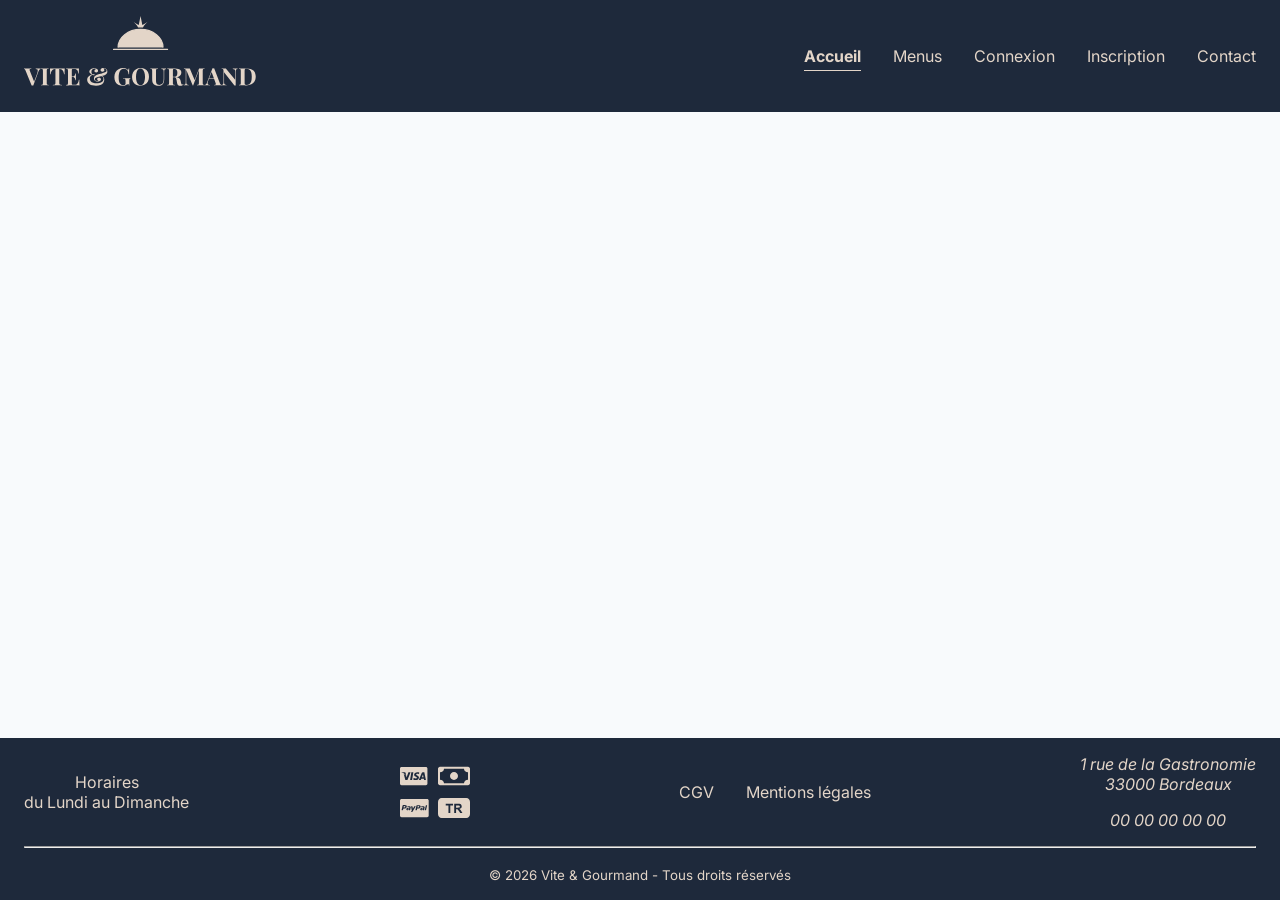
==== index.html @ a6465b59 "feat: intégration Vanilla CSS, sémantique et accessibilité du header et footer" ====
<!doctype html>
<html lang="fr">
  <head>
    <meta charset="UTF-8" />
    <meta name="viewport" content="width=device-width, initial-scale=1.0" />
    <link rel="preconnect" href="https://fonts.googleapis.com" />
    <link rel="preconnect" href="https://fonts.gstatic.com" crossorigin />
    <link
      href="https://fonts.googleapis.com/css2?family=Inter:wght@400;500&family=Playfair+Display:wght@600;700&display=swap"
      rel="stylesheet"
    />
    <link rel="stylesheet" href="./css/style.css" />
    <title>Vite & Gourmand - Accueil</title>
  </head>
  <body>
    <header class="main-header">
      <a
        href="index.html"
        class="navbar-brand"
        aria-label="Retour à l'accueil - Vite & Gourmand"
      >
        <img src="./assets/icons/logo.svg" alt="Vite & Gourmand" class="logo" />
      </a>

      <nav class="main-nav" aria-label="Navigation principale">
        <a href="index.html" class="nav-link" aria-current="page">Accueil</a>
        <a href="menus.html" class="nav-link">Menus</a>
        <a href="connexion.html" class="nav-link">Connexion</a>
        <a href="inscription.html" class="nav-link">Inscription</a>
        <a href="contact.html" class="nav-link">Contact</a>
      </nav>
    </header>

    <main class="main-content">
      <section class="hero-section"></section>
      <section class="team-section"></section>
      <section class="reviews-section"></section>
    </main>

    <footer class="main-footer">
      <div class="footer-top">
        <p class="footer-hours">Horaires<br />du Lundi au Dimanche</p>

        <div
          class="footer-payments"
          role="group"
          aria-label="Moyens de paiement acceptés"
        >
          <img src="./assets/icons/icon-payment-cb.svg" alt="CB" />
          <img src="./assets/icons/icon-payment-especes.svg" alt="Espèces" />
          <img src="./assets/icons/icon-payment-paypal.svg" alt="PayPal" />
          <img
            src="./assets/icons/icon-payment-tr.svg"
            alt="Tickets Restaurants"
          />
        </div>

        <nav class="footer-legal" aria-label="Liens légaux">
          <a href="cgv.html">CGV</a>
          <a href="legals.html">Mentions légales</a>
        </nav>

        <address class="company-address">
          <span>1 rue de la Gastronomie</span>
          <span>33000 Bordeaux</span>
          <a href="tel:+33606060606" class="address-tel">00 00 00 00 00</a>
        </address>
      </div>

      <hr class="footer-divider" />

      <div class="footer-copyright">
        <small>© 2026 Vite & Gourmand - Tous droits réservés</small>
      </div>
    </footer>
  </body>
</html>
---- css/style.css ----
/* Variables */
:root {
  --color-primary: #1e293b;
  --color-secondary: #e3d5c8;
  --color-text: #081123;
  --color-background: #f8fafc;
  --color-danger: #811313;
  --color-success: #0d4c23;
  --color-placeholder: #081123d7;

  --font-heading: "Playfair Display", serif;
  --font-body: "Inter", sans-serif;

  --fs-h1: 32px;
  --fs-h2: 24px;
  --fs-h3: 20px;
  --fs-body: 16px;
  --fs-small: 14px;

  --fw-regular: 400;
  --fw-medium: 500;
  --fw-semibold: 600;
  --fw-bold: 700;
}

/* REGLAGES DE BASE ET RESET */
* {
  box-sizing: border-box;
  margin: 0;
  padding: 0;
}

body {
  color: var(--color-text);
  background-color: var(--color-background);
  font-family: var(--font-body);
  font-size: var(--fs-body);
  font-weight: var(--fw-regular);
  min-height: 100vh;
  display: flex;
  flex-direction: column;
}

h1 {
  font-family: var(--font-heading);
  font-size: var(--fs-h1);
  font-weight: var(--fw-bold);
}

h2 {
  font-family: var(--font-heading);
  font-size: var(--fs-h2);
  font-weight: var(--fw-semibold);
}

h3 {
  font-family: var(--font-heading);
  font-size: var(--fs-h3);
  font-weight: var(--fw-semibold);
}

.main-content {
  flex-grow: 1;
}

/* LIENS */
a {
  text-decoration: none;
  color: inherit;
  transition: all 0.3s ease;
}

a:hover {
  opacity: 0.75;
}

a:focus-visible {
  outline: 2px solid var(--color-secondary);
  outline-offset: 4px;
  border-radius: 4px;
}

/* HEADER & FOOTER */
.main-header,
.main-footer {
  background-color: var(--color-primary);
  color: var(--color-secondary);
  padding: 1rem 1.5rem;
}

.main-header,
.footer-top {
  display: flex;
  justify-content: space-between;
  align-items: center;
}

/* HEADER SPÉCIFIQUE */
.main-header {
  position: sticky;
  top: 0;
  z-index: 1000;
  
}

.main-nav {
  display: flex;
  gap: 2rem;
  align-items: center;
}

.nav-link[aria-current="page"] {
  font-weight: var(--fw-bold);
  text-decoration: underline;
  text-underline-offset: 0.5rem;
}

/* FOOTER SPÉCIFIQUE */
.footer-top {
  padding-bottom: 1rem;
}

.footer-hours {
  text-align: center;
}

.footer-payments {
  display: grid;
  align-items: center;
  justify-items: center;
  grid-template-columns: repeat(2, 1fr);
  column-gap: 0.5rem;
}

.footer-legal {
  display: flex;
  gap: 2rem;
  align-items: center;
}

.company-address {
  display: flex;
  flex-direction: column;
  align-items: center;
}

.address-tel {
  margin-top: 1rem;
}

.footer-copyright {
  text-align: center;
  padding-top: 1rem;
}
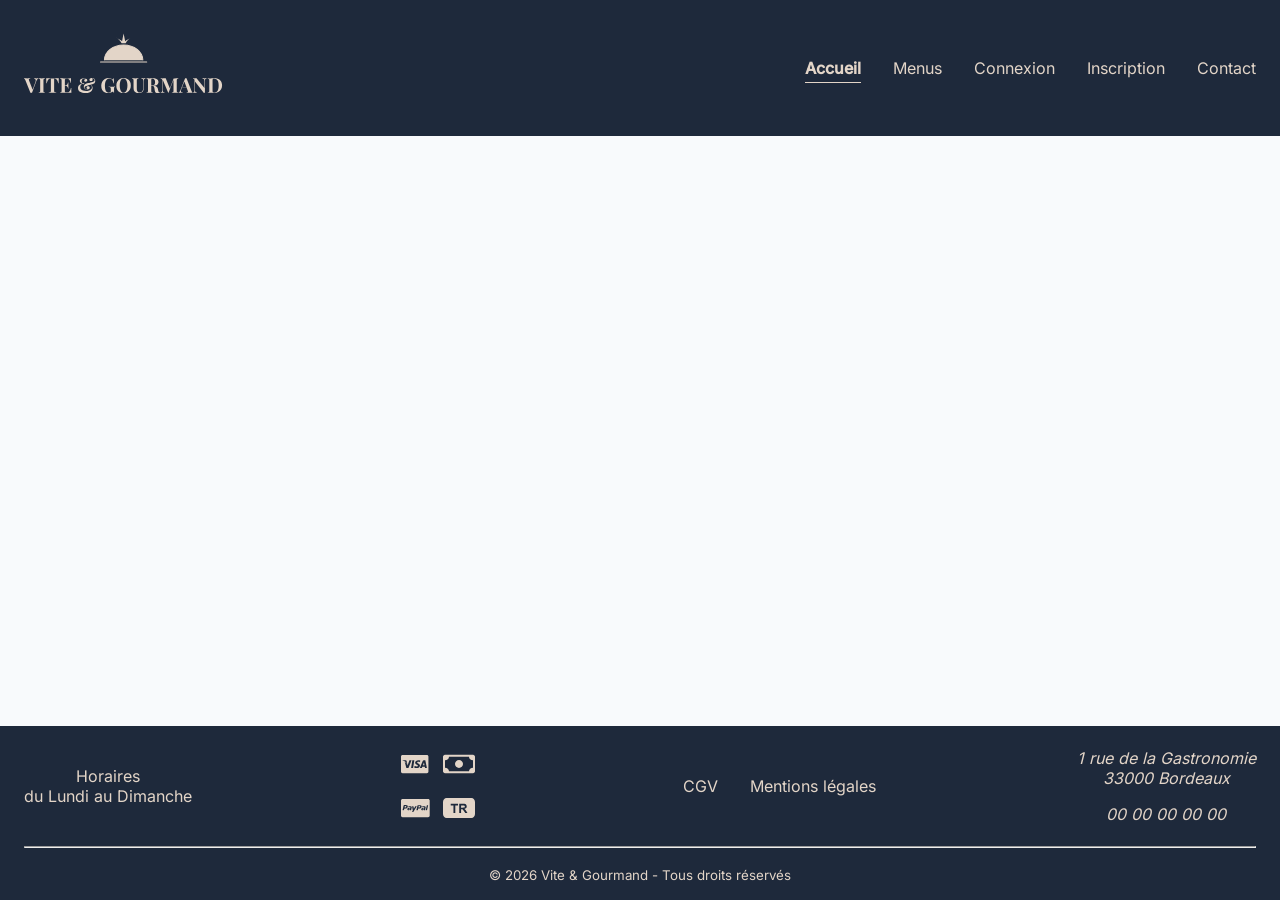
==== commit 4d52107a: "feat(layout): finalisation du responsive header/footer, menu burger JS, polices locales et optimisat" ====
--- a/index.html
+++ b/index.html
@@ -3,14 +3,27 @@
   <head>
     <meta charset="UTF-8" />
     <meta name="viewport" content="width=device-width, initial-scale=1.0" />
-    <link rel="preconnect" href="https://fonts.googleapis.com" />
-    <link rel="preconnect" href="https://fonts.gstatic.com" crossorigin />
     <link
-      href="https://fonts.googleapis.com/css2?family=Inter:wght@400;500&family=Playfair+Display:wght@600;700&display=swap"
-      rel="stylesheet"
+      rel="preload"
+      href="/assets/fonts/inter-v20-latin-regular.woff2"
+      as="font"
+      type="font/woff2"
+      crossorigin
+    />
+    <link
+      rel="preload"
+      href="/assets/fonts/playfair-display-v40-latin-700.woff2"
+      as="font"
+      type="font/woff2"
+      crossorigin
     />
     <link rel="stylesheet" href="./css/style.css" />
+    <script src="./js/main.js" defer></script>
     <title>Vite & Gourmand - Accueil</title>
+    <meta
+      name="description"
+      content="Découvrez Vite & Gourmand, traiteur d'excellence à Bordeaux depuis 25 ans. Menus sur-mesure pour tous vos événements."
+    />
   </head>
   <body>
     <header class="main-header">
@@ -19,10 +32,34 @@
         class="navbar-brand"
         aria-label="Retour à l'accueil - Vite & Gourmand"
       >
-        <img src="./assets/icons/logo.svg" alt="Vite & Gourmand" class="logo" />
+        <img
+          src="./assets/icons/logo.svg"
+          alt="Vite & Gourmand"
+          class="logo"
+          fetchpriority="high"
+        />
       </a>
 
-      <nav class="main-nav" aria-label="Navigation principale">
+      <button
+        id="mobile-nav"
+        aria-label="Ouvrir le menu de navigation"
+        aria-expanded="false"
+        aria-controls="main-nav"
+      >
+        <img
+          class="nav-icon"
+          src="./assets/icons/icon-open-burger.svg"
+          alt=""
+        />
+        <img
+          class="nav-icon"
+          src="./assets/icons/icon-close-burger.svg"
+          alt=""
+          hidden
+        />
+      </button>
+
+      <nav id="main-nav" aria-label="Navigation principale">
         <a href="index.html" class="nav-link" aria-current="page">Accueil</a>
         <a href="menus.html" class="nav-link">Menus</a>
         <a href="connexion.html" class="nav-link">Connexion</a>
--- a/css/style.css
+++ b/css/style.css
@@ -1,4 +1,37 @@
-/* Variables */
+/* POLICE */
+@font-face {
+  font-family: "Inter";
+  font-style: normal;
+  font-weight: 400;
+  font-display: swap;
+  src: url("/assets/fonts/inter-v20-latin-regular.woff2") format("woff2");
+}
+
+@font-face {
+  font-family: "Inter";
+  font-style: normal;
+  font-weight: 500;
+  font-display: swap;
+  src: url("/assets/fonts/inter-v20-latin-500.woff2") format("woff2");
+}
+
+@font-face {
+  font-family: "Playfair Display";
+  font-style: normal;
+  font-weight: 600;
+  font-display: swap;
+  src: url("/assets/fonts/playfair-display-v40-latin-600.woff2") format("woff2");
+}
+
+@font-face {
+  font-family: "Playfair Display";
+  font-style: normal;
+  font-weight: 700;
+  font-display: swap;
+  src: url("/assets/fonts/playfair-display-v40-latin-700.woff2") format("woff2");
+}
+
+/* VARIABLES */
 :root {
   --color-primary: #1e293b;
   --color-secondary: #e3d5c8;
@@ -86,6 +119,7 @@
   background-color: var(--color-primary);
   color: var(--color-secondary);
   padding: 1rem 1.5rem;
+  width: 100%;
 }
 
 .main-header,
@@ -100,10 +134,15 @@
   position: sticky;
   top: 0;
   z-index: 1000;
-  
-}
-
-.main-nav {
+  flex-wrap: wrap;
+}
+
+.logo {
+  width: 200px;
+  height: 100px;
+}
+
+#main-nav {
   display: flex;
   gap: 2rem;
   align-items: center;
@@ -115,6 +154,19 @@
   text-underline-offset: 0.5rem;
 }
 
+.nav-icon,
+.footer-payments img {
+  width: 44px;
+  height: 44px;
+}
+
+#mobile-nav {
+  display: none;
+  background: transparent;
+  border: none;
+  cursor: pointer;
+}
+
 /* FOOTER SPÉCIFIQUE */
 .footer-top {
   padding-bottom: 1rem;
@@ -129,13 +181,11 @@
   align-items: center;
   justify-items: center;
   grid-template-columns: repeat(2, 1fr);
-  column-gap: 0.5rem;
 }
 
 .footer-legal {
   display: flex;
   gap: 2rem;
-  align-items: center;
 }
 
 .company-address {
@@ -151,4 +201,47 @@
 .footer-copyright {
   text-align: center;
   padding-top: 1rem;
-}+}
+
+@media (max-width: 768px) {
+  #mobile-nav {
+    display: block;
+  }
+
+  #main-nav {
+    display: none;
+  }
+
+  #main-nav.is-open {
+    display: flex;
+    flex-direction: column;
+    width: 100%;
+    order: 3;
+    margin-top: 1rem;
+    align-items: stretch;
+    .nav-link {
+      text-align: right;
+      padding: 1rem;
+      width: 100%;
+      border-radius: 4px;
+    }
+    .nav-link[aria-current="page"] {
+      background-color: var(--color-secondary);
+      color: var(--color-text);
+      text-decoration: none;
+    }
+  }
+
+  .footer-top {
+    flex-direction: column;
+    gap: 1rem;
+  }
+
+  .company-address {
+    order: -1;
+  }
+
+  .footer-payments {
+    display: flex;
+  }
+}
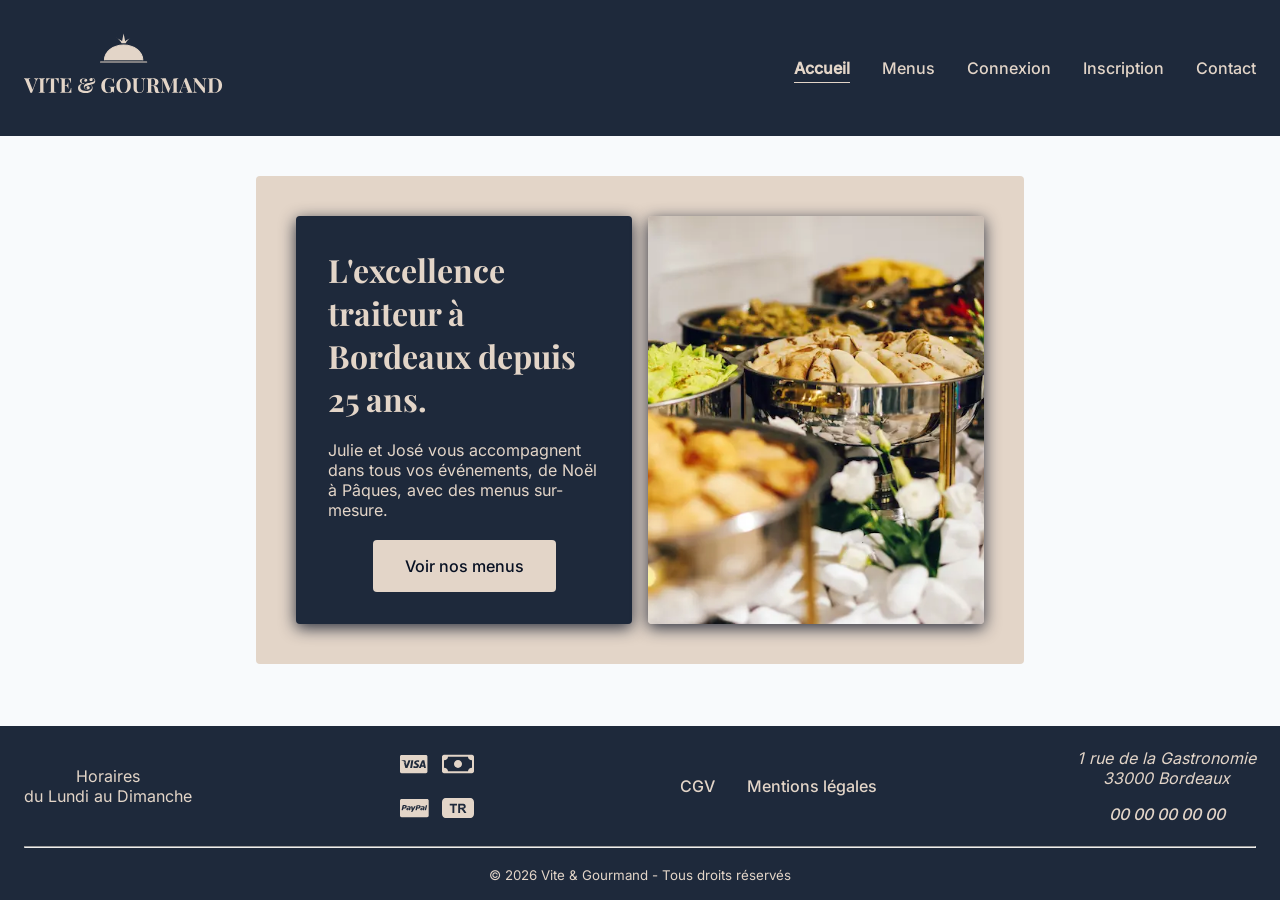
==== commit 5bfc3d8c: "feat: intégration responsive de la section Hero avec variables CSS" ====
--- a/index.html
+++ b/index.html
@@ -36,7 +36,8 @@
           src="./assets/icons/logo.svg"
           alt="Vite & Gourmand"
           class="logo"
-          fetchpriority="high"
+          width="200"
+          height="100"
         />
       </a>
 
@@ -50,11 +51,15 @@
           class="nav-icon"
           src="./assets/icons/icon-open-burger.svg"
           alt=""
+          width="44"
+          height="44"
         />
         <img
           class="nav-icon"
           src="./assets/icons/icon-close-burger.svg"
           alt=""
+          width="44"
+          height="44"
           hidden
         />
       </button>
@@ -69,7 +74,31 @@
     </header>
 
     <main class="main-content">
-      <section class="hero-section"></section>
+      <section class="hero-section">
+        <div class="hero-text">
+          <h1>
+            L'excellence traiteur à Bordeaux depuis 25 ans.
+          </h1>
+          <p>
+            Julie et José vous accompagnent dans tous vos événements, de Noël à
+            Pâques, avec des menus sur-mesure.
+          </p>
+          <a href="menus.html" class="btn btn-primary">Voir nos menus</a>
+        </div>
+        <img
+          class="hero-img"
+          src="./assets/images/hero.webp"
+          srcset="
+            ./assets/images/hero-mobile.webp 400w,
+            ./assets/images/hero.webp        800w
+          "
+          alt="Présentation d'un buffet lors d'une prestation"
+          fetchpriority="high"
+          sizes="(max-width: 768px) 100vw, 50vw"
+          width="336"
+          height="408"
+        />
+      </section>
       <section class="team-section"></section>
       <section class="reviews-section"></section>
     </main>
@@ -83,12 +112,29 @@
           role="group"
           aria-label="Moyens de paiement acceptés"
         >
-          <img src="./assets/icons/icon-payment-cb.svg" alt="CB" />
-          <img src="./assets/icons/icon-payment-especes.svg" alt="Espèces" />
-          <img src="./assets/icons/icon-payment-paypal.svg" alt="PayPal" />
+          <img
+            src="./assets/icons/icon-payment-cb.svg"
+            alt="CB"
+            width="44"
+            height="44"
+          />
+          <img
+            src="./assets/icons/icon-payment-especes.svg"
+            alt="Espèces"
+            width="44"
+            height="44"
+          />
+          <img
+            src="./assets/icons/icon-payment-paypal.svg"
+            alt="PayPal"
+            width="44"
+            height="44"
+          />
           <img
             src="./assets/icons/icon-payment-tr.svg"
             alt="Tickets Restaurants"
+            width="44"
+            height="44"
           />
         </div>
 
--- a/css/style.css
+++ b/css/style.css
@@ -54,10 +54,16 @@
   --fw-medium: 500;
   --fw-semibold: 600;
   --fw-bold: 700;
+
+  --radius-main: 4px;
+
+  --shadow-main: 0 4px 16px 0 var(--color-placeholder);
 }
 
 /* REGLAGES DE BASE ET RESET */
-* {
+*,
+::before,
+::after {
   box-sizing: border-box;
   margin: 0;
   padding: 0;
@@ -92,25 +98,47 @@
   font-weight: var(--fw-semibold);
 }
 
-.main-content {
-  flex-grow: 1;
-}
-
-/* LIENS */
+/* COMPOSANTS */
+input,
+button,
+textarea,
+select,
 a {
-  text-decoration: none;
+  font-family: inherit;
+  font-weight: var(--fw-medium);
+  font-size: inherit;
   color: inherit;
   transition: all 0.3s ease;
-}
-
-a:hover {
+  text-decoration: none;
+}
+
+a:hover,
+button:hover {
   opacity: 0.75;
 }
 
+input:focus-visible,
+button:focus-visible,
+textarea:focus-visible,
+select:focus-visible,
 a:focus-visible {
   outline: 2px solid var(--color-secondary);
   outline-offset: 4px;
-  border-radius: 4px;
+  border-radius: var(--radius-main);
+}
+
+/* BOUTONS */
+.btn {
+  padding: 1rem 2rem;
+  border-radius: var(--radius-main);
+  border: none;
+  width: fit-content;
+  cursor: pointer;
+}
+
+.btn-primary {
+  background-color: var(--color-secondary);
+  color: var(--color-text);
 }
 
 /* HEADER & FOOTER */
@@ -119,7 +147,6 @@
   background-color: var(--color-primary);
   color: var(--color-secondary);
   padding: 1rem 1.5rem;
-  width: 100%;
 }
 
 .main-header,
@@ -137,11 +164,6 @@
   flex-wrap: wrap;
 }
 
-.logo {
-  width: 200px;
-  height: 100px;
-}
-
 #main-nav {
   display: flex;
   gap: 2rem;
@@ -152,12 +174,6 @@
   font-weight: var(--fw-bold);
   text-decoration: underline;
   text-underline-offset: 0.5rem;
-}
-
-.nav-icon,
-.footer-payments img {
-  width: 44px;
-  height: 44px;
 }
 
 #mobile-nav {
@@ -203,6 +219,44 @@
   padding-top: 1rem;
 }
 
+/* HERO SECTION */
+.main-content {
+  max-width: 768px;
+  margin: 2.5rem auto;
+  flex-grow: 1;
+}
+
+.hero-section {
+  background-color: var(--color-secondary);
+  padding: 2.5rem;
+  display: flex;
+  gap: 1rem;
+  border-radius: var(--radius-main);
+}
+
+.hero-text,
+.hero-img {
+  width: calc(50% - 0.5rem);
+  border-radius: var(--radius-main);
+  box-shadow: var(--shadow-main);
+}
+
+.hero-text {
+  background-color: var(--color-primary);
+  color: var(--color-secondary);
+  padding: 2rem;
+  display: flex;
+  flex-direction: column;
+  align-items: center;
+  gap: 1.25rem;
+}
+
+.hero-img {
+  object-fit: cover;
+  height: stretch;
+}
+
+/* MEDIA QUERIES */
 @media (max-width: 768px) {
   #mobile-nav {
     display: block;
@@ -219,12 +273,14 @@
     order: 3;
     margin-top: 1rem;
     align-items: stretch;
+    
     .nav-link {
       text-align: right;
       padding: 1rem;
       width: 100%;
-      border-radius: 4px;
+      border-radius: var(--radius-main);
     }
+    
     .nav-link[aria-current="page"] {
       background-color: var(--color-secondary);
       color: var(--color-text);
@@ -232,6 +288,26 @@
     }
   }
 
+  .main-content {
+    max-width: 500px;
+  }
+
+  .hero-section {
+    flex-direction: column-reverse;
+    gap: 2rem;
+    padding: 2rem 1rem;
+  }
+  
+  .hero-text, 
+  .hero-img {
+    width: 100%;
+  }
+  
+  .hero-img {
+    height: 200px;
+    flex: none;
+  }
+
   .footer-top {
     flex-direction: column;
     gap: 1rem;
@@ -244,4 +320,4 @@
   .footer-payments {
     display: flex;
   }
-}
+}
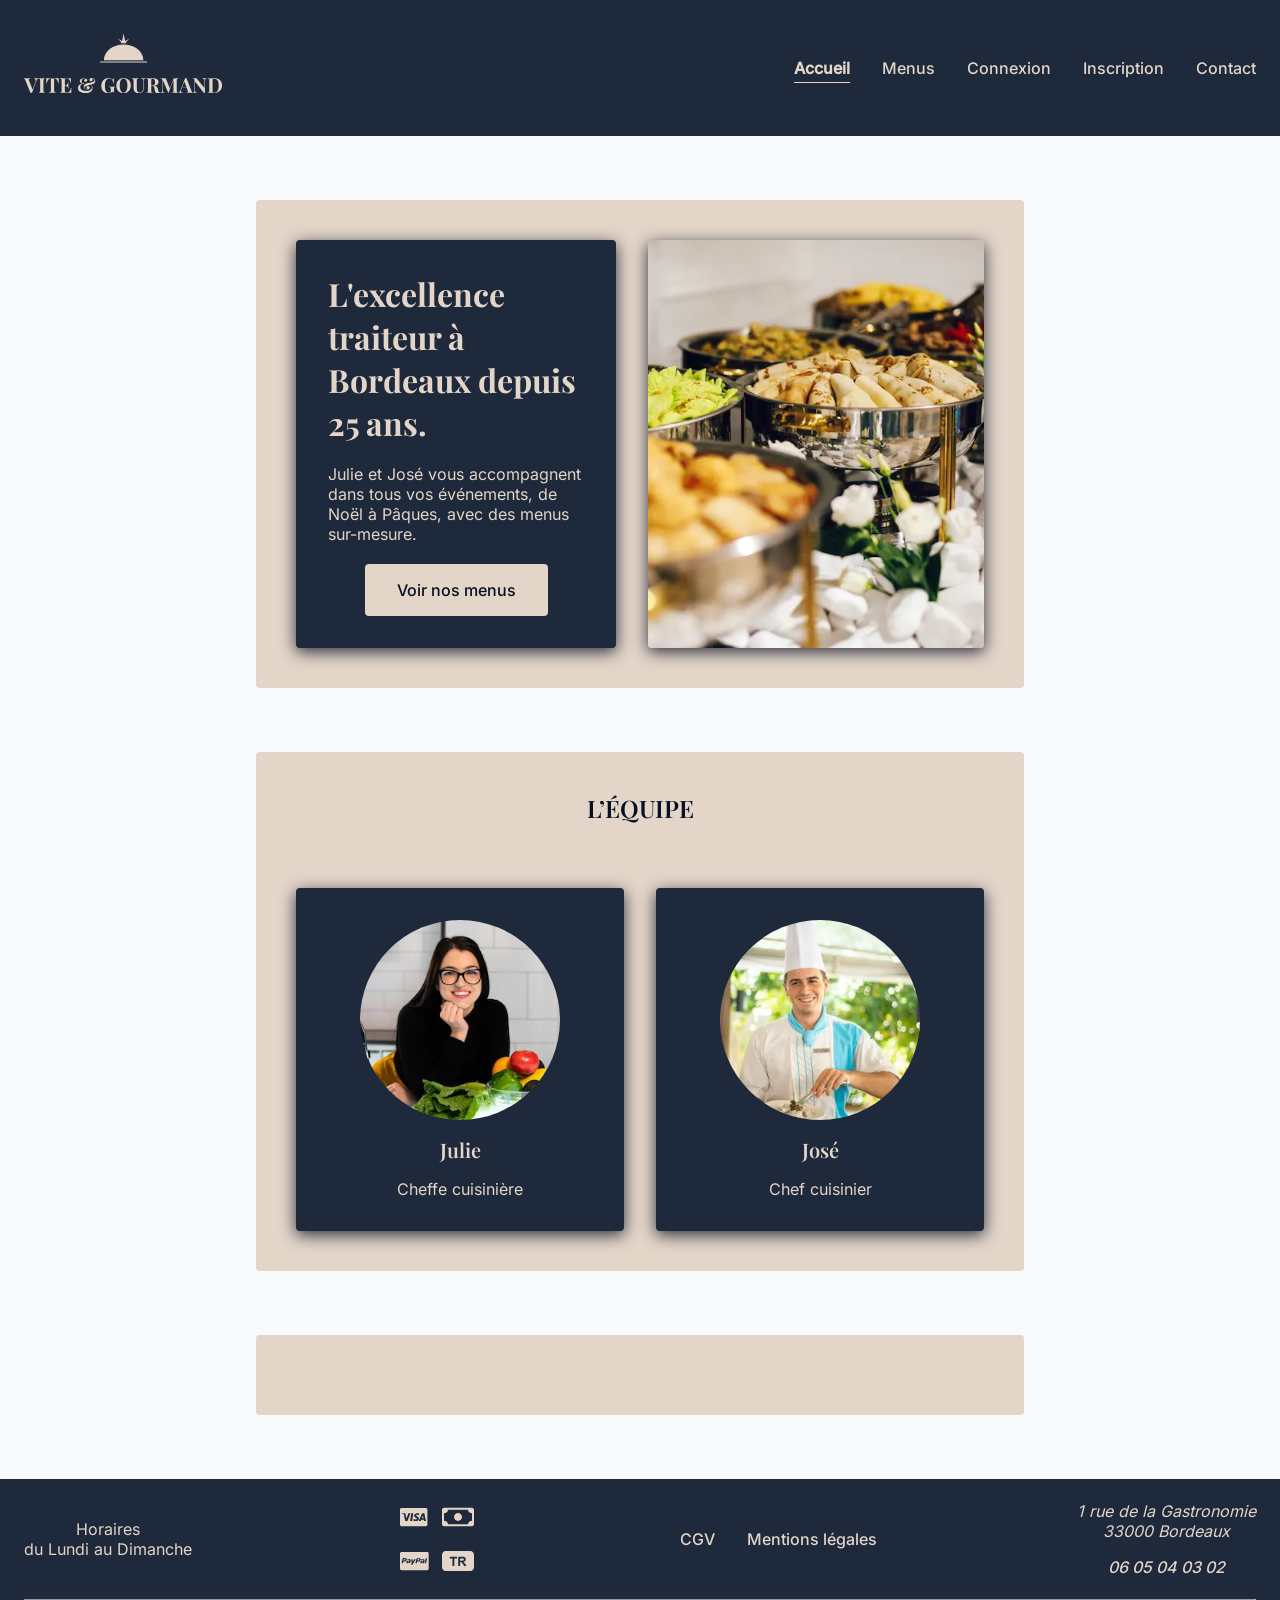
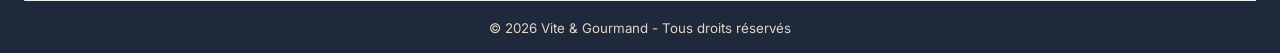
==== commit e45edd1f: "feat: intégration responsive de la section équipe et optimisation lazy loading" ====
--- a/index.html
+++ b/index.html
@@ -76,9 +76,7 @@
     <main class="main-content">
       <section class="hero-section">
         <div class="hero-text">
-          <h1>
-            L'excellence traiteur à Bordeaux depuis 25 ans.
-          </h1>
+          <h1>L'excellence traiteur à Bordeaux depuis 25 ans.</h1>
           <p>
             Julie et José vous accompagnent dans tous vos événements, de Noël à
             Pâques, avec des menus sur-mesure.
@@ -99,7 +97,42 @@
           height="408"
         />
       </section>
-      <section class="team-section"></section>
+
+      <section class="team-section" aria-labelledby="team-title">
+        <h2 id="team-title">L’ÉQUIPE</h2>
+        <div class="cards-container">
+          <article class="team-card">
+            <div class="avatar-wrapper">
+              <img
+                class="team-avatar avatar-julie"
+                src="./assets/images/avatar-julie.webp"
+                alt=""
+                width="200"
+                height="200"
+                loading="lazy"
+              />
+            </div>
+            <h3>Julie</h3>
+            <p>Cheffe cuisinière</p>
+          </article>
+
+          <article class="team-card">
+            <div class="avatar-wrapper">
+              <img
+                class="team-avatar avatar-jose"
+                src="./assets/images/avatar-jose.webp"
+                alt=""
+                width="200"
+                height="200"
+                loading="lazy"
+              />
+            </div>
+            <h3>José</h3>
+            <p>Chef cuisinier</p>
+          </article>
+        </div>
+      </section>
+
       <section class="reviews-section"></section>
     </main>
 
@@ -117,24 +150,28 @@
             alt="CB"
             width="44"
             height="44"
+            loading="lazy"
           />
           <img
             src="./assets/icons/icon-payment-especes.svg"
             alt="Espèces"
             width="44"
             height="44"
+            loading="lazy"
           />
           <img
             src="./assets/icons/icon-payment-paypal.svg"
             alt="PayPal"
             width="44"
             height="44"
+            loading="lazy"
           />
           <img
             src="./assets/icons/icon-payment-tr.svg"
             alt="Tickets Restaurants"
             width="44"
             height="44"
+            loading="lazy"
           />
         </div>
 
@@ -146,7 +183,7 @@
         <address class="company-address">
           <span>1 rue de la Gastronomie</span>
           <span>33000 Bordeaux</span>
-          <a href="tel:+33606060606" class="address-tel">00 00 00 00 00</a>
+          <a href="tel:+33606060606" class="address-tel">06 05 04 03 02</a>
         </address>
       </div>
 
--- a/css/style.css
+++ b/css/style.css
@@ -218,22 +218,27 @@
   text-align: center;
   padding-top: 1rem;
 }
-
-/* HERO SECTION */
+/* SECTIONS */
 .main-content {
   max-width: 768px;
-  margin: 2.5rem auto;
+  margin: 4rem auto;
   flex-grow: 1;
-}
-
-.hero-section {
+  display: flex;
+  flex-direction: column;
+  gap: 4rem;
+}
+
+.hero-section,
+.team-section,
+.reviews-section {
   background-color: var(--color-secondary);
   padding: 2.5rem;
   display: flex;
-  gap: 1rem;
+  gap: 2rem;
   border-radius: var(--radius-main);
 }
 
+/* SECTION HERO */
 .hero-text,
 .hero-img {
   width: calc(50% - 0.5rem);
@@ -251,9 +256,46 @@
   gap: 1.25rem;
 }
 
-.hero-img {
+.hero-img,
+.team-avatar {
   object-fit: cover;
-  height: stretch;
+}
+
+/* SECTION TEAM */
+.team-section {
+  flex-direction: column;
+  align-items: center;
+  gap: 4rem;
+
+  .cards-container {
+    display: flex;
+    justify-content: center;
+    gap: 2rem;
+
+    .team-card {
+      background-color: var(--color-primary);
+      color: var(--color-secondary);
+      padding: 2rem 4rem;
+      border-radius: var(--radius-main);
+      box-shadow: var(--shadow-main);
+      display: flex;
+      flex-direction: column;
+      align-items: center;
+      gap: 1rem;
+    }
+
+    .avatar-wrapper {
+      width: 200px;
+      height: 200px;
+      border-radius: 50%;
+      overflow: hidden;
+
+      .team-avatar {
+        width: 100%;
+        height: 100%;
+      }
+    }
+  }
 }
 
 /* MEDIA QUERIES */
@@ -273,14 +315,14 @@
     order: 3;
     margin-top: 1rem;
     align-items: stretch;
-    
+
     .nav-link {
       text-align: right;
       padding: 1rem;
       width: 100%;
       border-radius: var(--radius-main);
     }
-    
+
     .nav-link[aria-current="page"] {
       background-color: var(--color-secondary);
       color: var(--color-text);
@@ -291,18 +333,23 @@
   .main-content {
     max-width: 500px;
   }
+  
+  .hero-section,
+  .team-section,
+  .reviews-section {
+    padding: 2rem 1rem;
+    gap: 2rem;
+  }
 
   .hero-section {
     flex-direction: column-reverse;
-    gap: 2rem;
-    padding: 2rem 1rem;
-  }
-  
-  .hero-text, 
+  }
+
+  .hero-text,
   .hero-img {
     width: 100%;
   }
-  
+
   .hero-img {
     height: 200px;
     flex: none;
@@ -320,4 +367,13 @@
   .footer-payments {
     display: flex;
   }
-}+
+  .team-section .cards-container {
+    flex-direction: column;
+    width: 100%;
+  }
+
+  .team-section .cards-container .team-card {
+    padding: 1.5rem 1rem;
+  }
+}
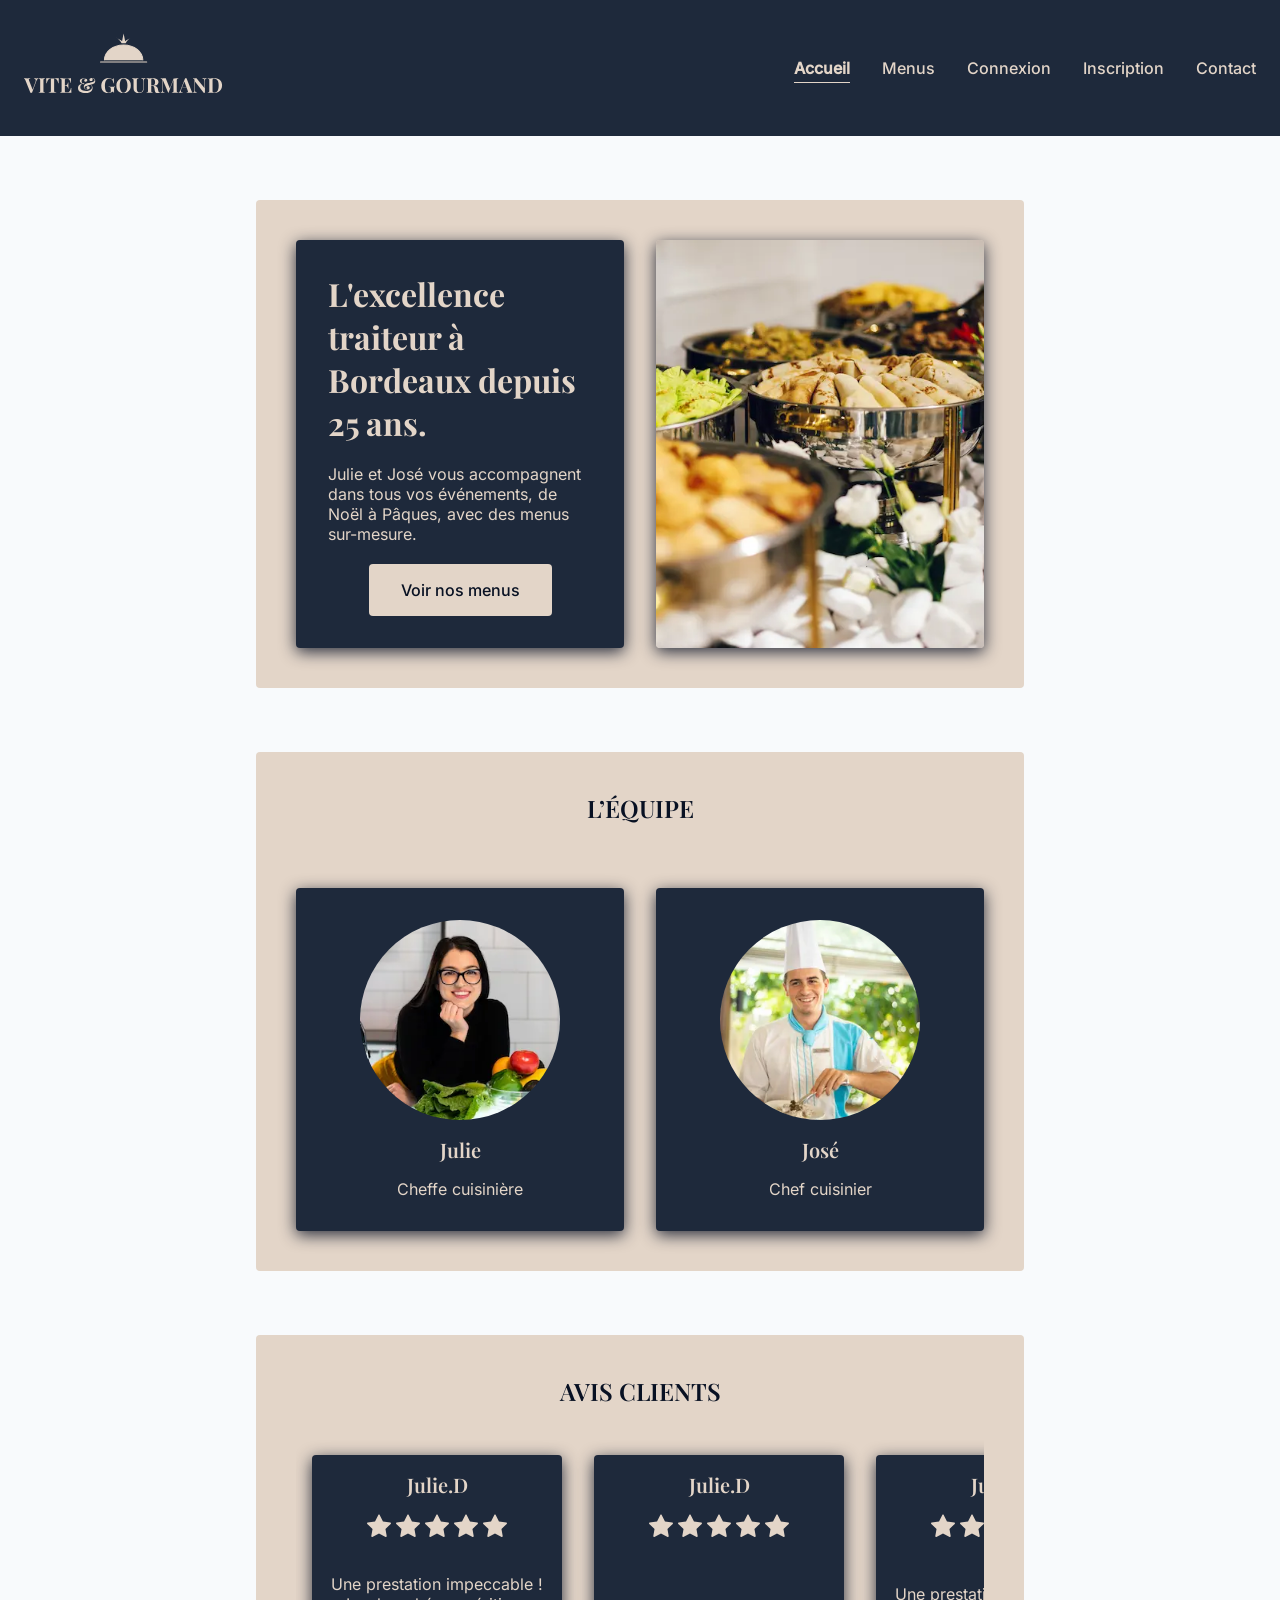
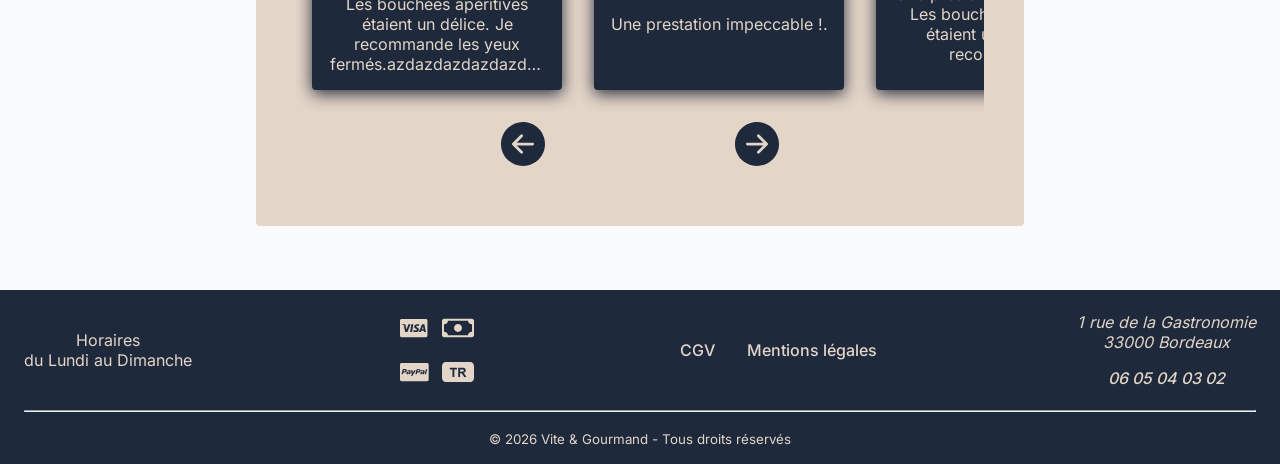
==== commit 418c1e10: "feat: intégration statique et responsive de la section avis clients" ====
--- a/index.html
+++ b/index.html
@@ -133,7 +133,89 @@
         </div>
       </section>
 
-      <section class="reviews-section"></section>
+      <section class="reviews-section" aria-labelledby="reviews-title">
+        <h2 id="reviews-title">AVIS CLIENTS</h2>
+        <div class="carousel-container">
+          <div class="carousel-track">
+            <article class="review-card">
+              <div class="review-header">
+                <h3 class="review-name">Julie.D</h3>
+                <div class="stars-container" role="img" aria-label="Note de 5 sur 5">
+                  <img src="./assets/icons/icon-star-filled.svg" height="24" width="24" alt="" aria-hidden="true">
+                  <img src="./assets/icons/icon-star-filled.svg" height="24" width="24" alt="" aria-hidden="true">
+                  <img src="./assets/icons/icon-star-filled.svg" height="24" width="24" alt="" aria-hidden="true">
+                  <img src="./assets/icons/icon-star-filled.svg" height="24" width="24" alt="" aria-hidden="true">
+                  <img src="./assets/icons/icon-star-filled.svg" height="24" width="24" alt="" aria-hidden="true">                  
+                </div>
+              </div>
+              <div class="review-body">
+                <p class="review-text">
+                  Une prestation impeccable ! Les bouchées apéritives étaient un délice. Je recommande les yeux fermés.azdazdazdazdazdazazdaazdaz
+                </p>
+              </div>
+            </article>
+            <article class="review-card">
+              <div class="review-header">
+                <h3 class="review-name">Julie.D</h3>
+                <div class="stars-container" role="img" aria-label="Note de 5 sur 5">
+                  <img src="./assets/icons/icon-star-filled.svg" height="24" width="24" alt="" aria-hidden="true">
+                  <img src="./assets/icons/icon-star-filled.svg" height="24" width="24" alt="" aria-hidden="true">
+                  <img src="./assets/icons/icon-star-filled.svg" height="24" width="24" alt="" aria-hidden="true">
+                  <img src="./assets/icons/icon-star-filled.svg" height="24" width="24" alt="" aria-hidden="true">
+                  <img src="./assets/icons/icon-star-filled.svg" height="24" width="24" alt="" aria-hidden="true">                  
+                </div>
+              </div>
+              <div class="review-body">
+                <p class="review-text">
+                  Une prestation impeccable !.
+                </p>
+              </div>
+            </article>
+            <article class="review-card">
+              <div class="review-header">
+                <h3 class="review-name">Julie.D</h3>
+                <div class="stars-container" role="img" aria-label="Note de 5 sur 5">
+                  <img src="./assets/icons/icon-star-filled.svg" height="24" width="24" alt="" aria-hidden="true">
+                  <img src="./assets/icons/icon-star-filled.svg" height="24" width="24" alt="" aria-hidden="true">
+                  <img src="./assets/icons/icon-star-filled.svg" height="24" width="24" alt="" aria-hidden="true">
+                  <img src="./assets/icons/icon-star-filled.svg" height="24" width="24" alt="" aria-hidden="true">
+                  <img src="./assets/icons/icon-star-filled.svg" height="24" width="24" alt="" aria-hidden="true">                  
+                </div>
+              </div>
+              <div class="review-body">
+                <p class="review-text">
+                  Une prestation impeccable ! Les bouchées apéritives étaient un délice. Je recommande.
+                </p>
+              </div>
+            </article>
+            <article class="review-card">
+              <div class="review-header">
+                <h3 class="review-name">Julie.D</h3>
+                <div class="stars-container" role="img" aria-label="Note de 5 sur 5">
+                  <img src="./assets/icons/icon-star-filled.svg" height="24" width="24" alt="" aria-hidden="true">
+                  <img src="./assets/icons/icon-star-filled.svg" height="24" width="24" alt="" aria-hidden="true">
+                  <img src="./assets/icons/icon-star-filled.svg" height="24" width="24" alt="" aria-hidden="true">
+                  <img src="./assets/icons/icon-star-filled.svg" height="24" width="24" alt="" aria-hidden="true">
+                  <img src="./assets/icons/icon-star-filled.svg" height="24" width="24" alt="" aria-hidden="true">                  
+                </div>
+              </div>
+              <div class="review-body">
+                <p class="review-text">
+                  Une prestation impeccable ! Les bouchées apéritives étaient un délice. Je recommande.
+                </p>
+              </div>
+            </article>
+          </div>
+          <div class="carousel-controls">
+            <button class="btn-prev carousel-btn" aria-label="Voir l'avis précédent">
+              <img src="./assets/icons/icon-arrow.svg" height="44" width="44" alt="" loading="lazy">
+            </button>
+            <button class="btn-next carousel-btn" aria-label="Voir l'avis suivant">
+              <img src="./assets/icons/icon-arrow.svg" height="44" width="44" alt="" loading="lazy">
+            </button>
+          </div>
+        </div>
+      </section>
     </main>
 
     <footer class="main-footer">
--- a/css/style.css
+++ b/css/style.css
@@ -115,6 +115,7 @@
 a:hover,
 button:hover {
   opacity: 0.75;
+  transform: scale(1.05);
 }
 
 input:focus-visible,
@@ -141,6 +142,18 @@
   color: var(--color-text);
 }
 
+.carousel-btn {
+  background: transparent;
+  border: none;
+  padding: 0;
+  cursor: pointer;
+}
+
+.carousel-btn:focus-visible {
+  outline: 2px solid var(--color-primary);
+  outline-offset: 4px;
+}
+
 /* HEADER & FOOTER */
 .main-header,
 .main-footer {
@@ -241,7 +254,7 @@
 /* SECTION HERO */
 .hero-text,
 .hero-img {
-  width: calc(50% - 0.5rem);
+  width: calc(50% - 1rem);
   border-radius: var(--radius-main);
   box-shadow: var(--shadow-main);
 }
@@ -298,8 +311,83 @@
   }
 }
 
+/* SECTION REVIEWS */
+.reviews-section {
+  flex-direction: column;
+  align-items: center;
+  width: 100%;
+  max-width: 100%;
+}
+
+.carousel-container {
+  display: flex;
+  flex-direction: column;
+  gap: 2rem;
+  align-items: center;
+  width: 100%;
+  max-width: 768px;
+  overflow: hidden;
+  padding: 1rem;
+}
+
+.carousel-track {
+  display: flex;
+  gap: 2rem;
+  transition: transform 0.4s ease;
+}
+
+.review-card {
+  display: flex;
+  flex-direction: column;
+  align-items: center;
+  flex: 0 0 250px;
+  max-width: 250px;
+  max-height: 270px;
+  padding: 1rem;
+  border-radius: var(--radius-main);
+  box-shadow: var(--shadow-main);
+  gap: 2rem;
+  background-color: var(--color-primary);
+  color: var(--color-secondary);
+}
+
+.review-header {
+  display: flex;
+  flex-direction: column;
+  align-items: center;
+  gap: 1rem;
+}
+.review-body {
+  display: flex;
+  align-items: center;
+  justify-content: center;
+  flex-grow: 1;
+  width: 100%;
+}
+
+.review-text {
+  display: -webkit-box;
+  -webkit-line-clamp: 5;
+  line-clamp: 5;
+  -webkit-box-orient: vertical;
+  overflow: hidden;
+  word-break: break-word;
+  text-align: center;
+}
+
+.carousel-controls {
+  display: flex;
+  width: 100%;
+  justify-content: space-evenly;
+}
+
+.btn-next img {
+  transform: rotate(180deg);
+}
+
 /* MEDIA QUERIES */
 @media (max-width: 768px) {
+  /* Header */
   #mobile-nav {
     display: block;
   }
@@ -330,10 +418,11 @@
     }
   }
 
+  /* Sections */
   .main-content {
     max-width: 500px;
   }
-  
+
   .hero-section,
   .team-section,
   .reviews-section {
@@ -341,6 +430,7 @@
     gap: 2rem;
   }
 
+  /* Section Hero */
   .hero-section {
     flex-direction: column-reverse;
   }
@@ -355,6 +445,7 @@
     flex: none;
   }
 
+  /* Footer */
   .footer-top {
     flex-direction: column;
     gap: 1rem;
@@ -368,12 +459,32 @@
     display: flex;
   }
 
+  /* Section Team */
   .team-section .cards-container {
     flex-direction: column;
+    align-items: center;
     width: 100%;
   }
 
   .team-section .cards-container .team-card {
     padding: 1.5rem 1rem;
   }
-}
+
+  .team-card {
+    width: 250px;
+  }
+
+  /* Section reviews */
+  .carousel-track {
+    display: grid;
+    grid-template-rows: repeat(2, 270px);
+    grid-auto-flow: column;
+    grid-auto-columns: 100%;
+    justify-items: center;
+    gap: 2rem;
+  }
+  
+  .carousel-controls {
+    justify-content: space-between;
+  }
+}
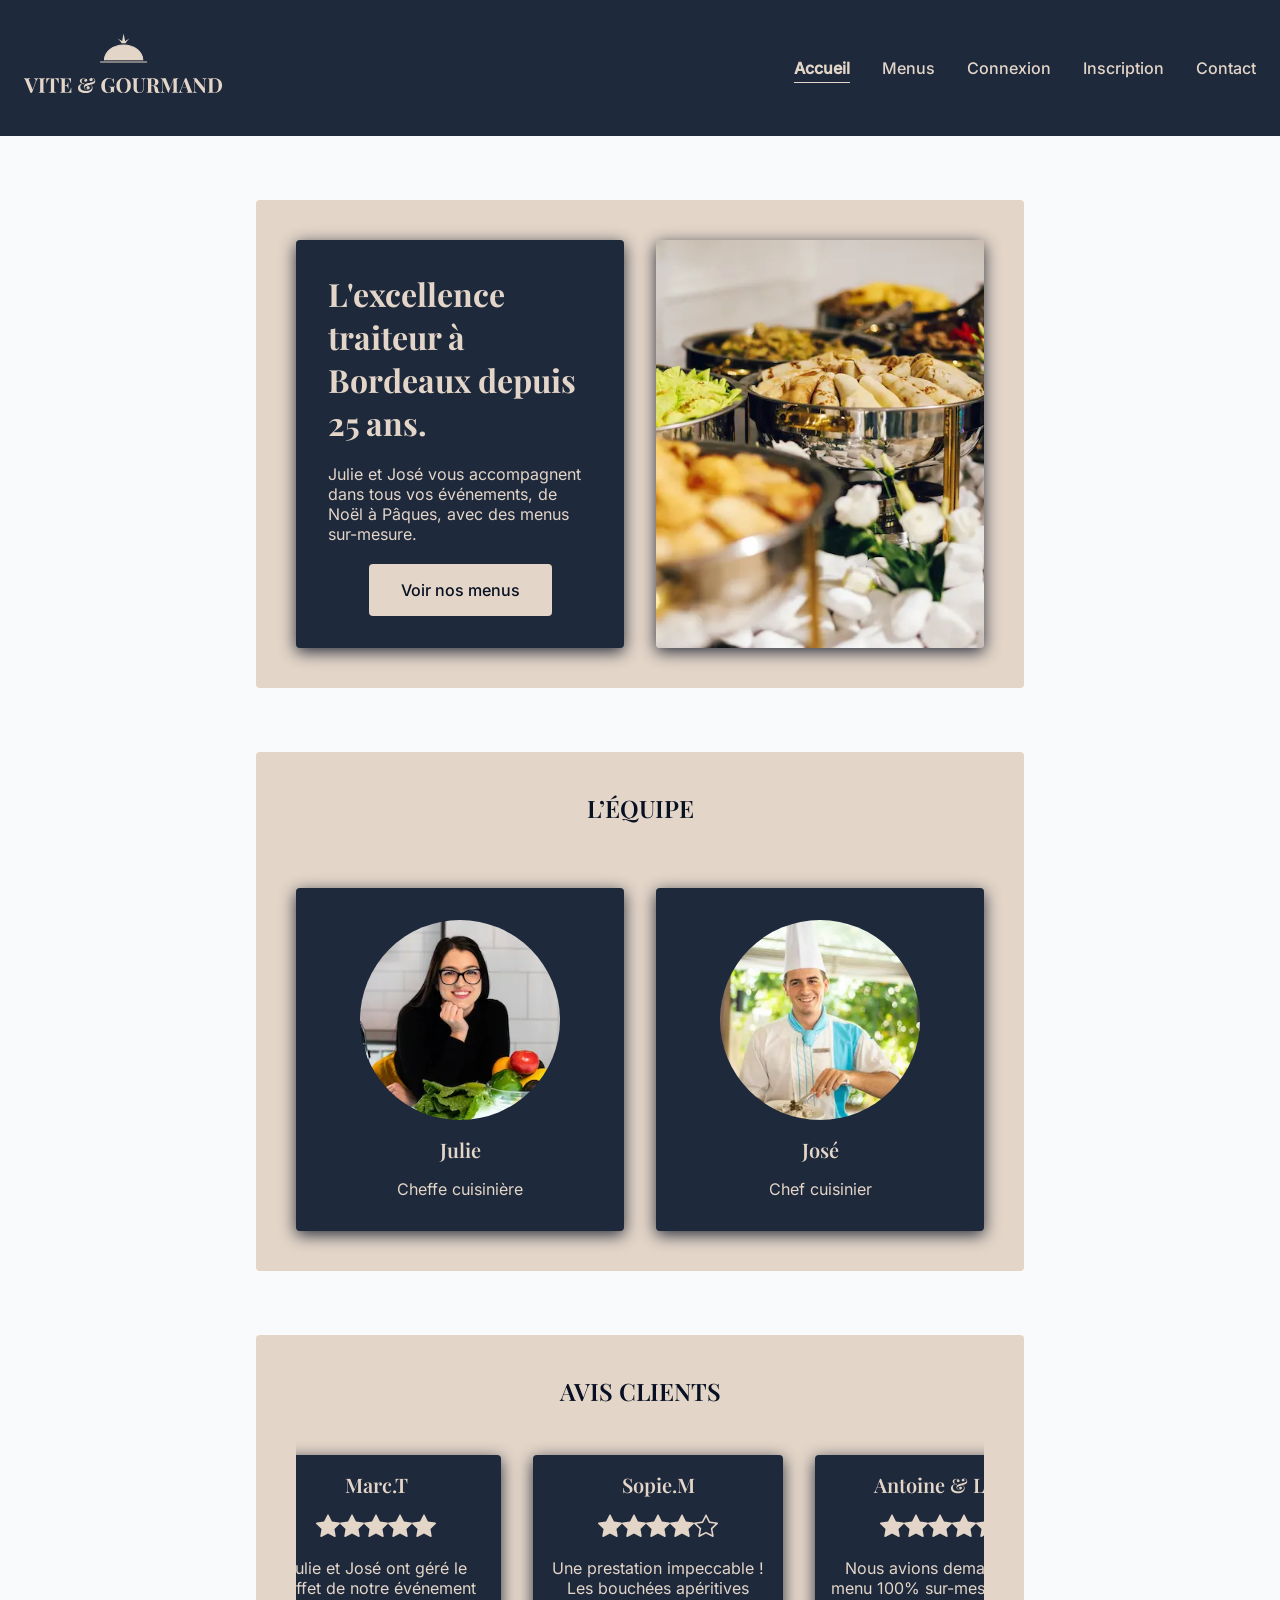
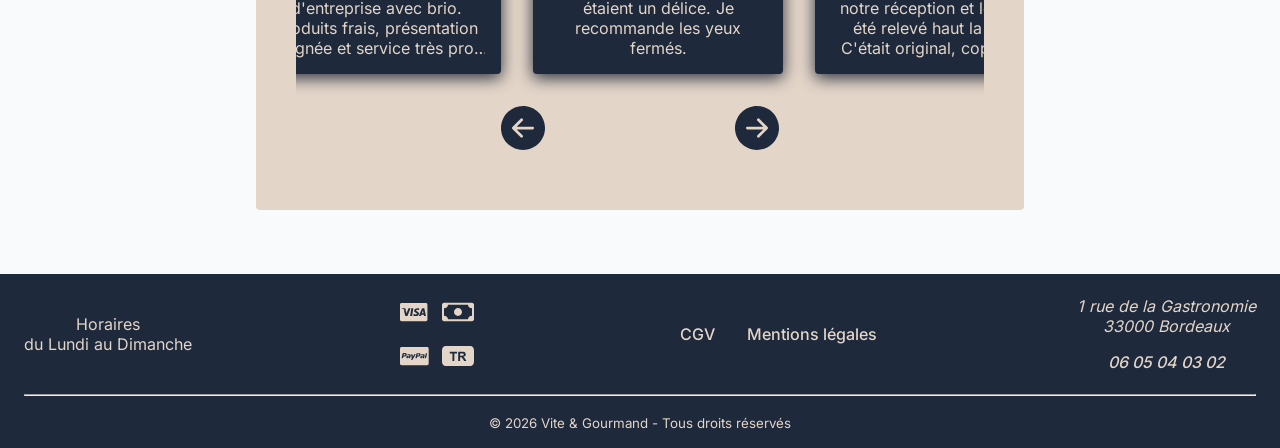
==== commit 5df310e7: "feat: génération dynamique des cartes d'avis (mock data)" ====
--- a/index.html
+++ b/index.html
@@ -137,74 +137,7 @@
         <h2 id="reviews-title">AVIS CLIENTS</h2>
         <div class="carousel-container">
           <div class="carousel-track">
-            <article class="review-card">
-              <div class="review-header">
-                <h3 class="review-name">Julie.D</h3>
-                <div class="stars-container" role="img" aria-label="Note de 5 sur 5">
-                  <img src="./assets/icons/icon-star-filled.svg" height="24" width="24" alt="" aria-hidden="true">
-                  <img src="./assets/icons/icon-star-filled.svg" height="24" width="24" alt="" aria-hidden="true">
-                  <img src="./assets/icons/icon-star-filled.svg" height="24" width="24" alt="" aria-hidden="true">
-                  <img src="./assets/icons/icon-star-filled.svg" height="24" width="24" alt="" aria-hidden="true">
-                  <img src="./assets/icons/icon-star-filled.svg" height="24" width="24" alt="" aria-hidden="true">                  
-                </div>
-              </div>
-              <div class="review-body">
-                <p class="review-text">
-                  Une prestation impeccable ! Les bouchées apéritives étaient un délice. Je recommande les yeux fermés.azdazdazdazdazdazazdaazdaz
-                </p>
-              </div>
-            </article>
-            <article class="review-card">
-              <div class="review-header">
-                <h3 class="review-name">Julie.D</h3>
-                <div class="stars-container" role="img" aria-label="Note de 5 sur 5">
-                  <img src="./assets/icons/icon-star-filled.svg" height="24" width="24" alt="" aria-hidden="true">
-                  <img src="./assets/icons/icon-star-filled.svg" height="24" width="24" alt="" aria-hidden="true">
-                  <img src="./assets/icons/icon-star-filled.svg" height="24" width="24" alt="" aria-hidden="true">
-                  <img src="./assets/icons/icon-star-filled.svg" height="24" width="24" alt="" aria-hidden="true">
-                  <img src="./assets/icons/icon-star-filled.svg" height="24" width="24" alt="" aria-hidden="true">                  
-                </div>
-              </div>
-              <div class="review-body">
-                <p class="review-text">
-                  Une prestation impeccable !.
-                </p>
-              </div>
-            </article>
-            <article class="review-card">
-              <div class="review-header">
-                <h3 class="review-name">Julie.D</h3>
-                <div class="stars-container" role="img" aria-label="Note de 5 sur 5">
-                  <img src="./assets/icons/icon-star-filled.svg" height="24" width="24" alt="" aria-hidden="true">
-                  <img src="./assets/icons/icon-star-filled.svg" height="24" width="24" alt="" aria-hidden="true">
-                  <img src="./assets/icons/icon-star-filled.svg" height="24" width="24" alt="" aria-hidden="true">
-                  <img src="./assets/icons/icon-star-filled.svg" height="24" width="24" alt="" aria-hidden="true">
-                  <img src="./assets/icons/icon-star-filled.svg" height="24" width="24" alt="" aria-hidden="true">                  
-                </div>
-              </div>
-              <div class="review-body">
-                <p class="review-text">
-                  Une prestation impeccable ! Les bouchées apéritives étaient un délice. Je recommande.
-                </p>
-              </div>
-            </article>
-            <article class="review-card">
-              <div class="review-header">
-                <h3 class="review-name">Julie.D</h3>
-                <div class="stars-container" role="img" aria-label="Note de 5 sur 5">
-                  <img src="./assets/icons/icon-star-filled.svg" height="24" width="24" alt="" aria-hidden="true">
-                  <img src="./assets/icons/icon-star-filled.svg" height="24" width="24" alt="" aria-hidden="true">
-                  <img src="./assets/icons/icon-star-filled.svg" height="24" width="24" alt="" aria-hidden="true">
-                  <img src="./assets/icons/icon-star-filled.svg" height="24" width="24" alt="" aria-hidden="true">
-                  <img src="./assets/icons/icon-star-filled.svg" height="24" width="24" alt="" aria-hidden="true">                  
-                </div>
-              </div>
-              <div class="review-body">
-                <p class="review-text">
-                  Une prestation impeccable ! Les bouchées apéritives étaient un délice. Je recommande.
-                </p>
-              </div>
-            </article>
+            <!-- Insertion dynamique des cards en JavaScript -->
           </div>
           <div class="carousel-controls">
             <button class="btn-prev carousel-btn" aria-label="Voir l'avis précédent">
--- a/css/style.css
+++ b/css/style.css
@@ -346,7 +346,7 @@
   padding: 1rem;
   border-radius: var(--radius-main);
   box-shadow: var(--shadow-main);
-  gap: 2rem;
+  gap: 1rem;
   background-color: var(--color-primary);
   color: var(--color-secondary);
 }
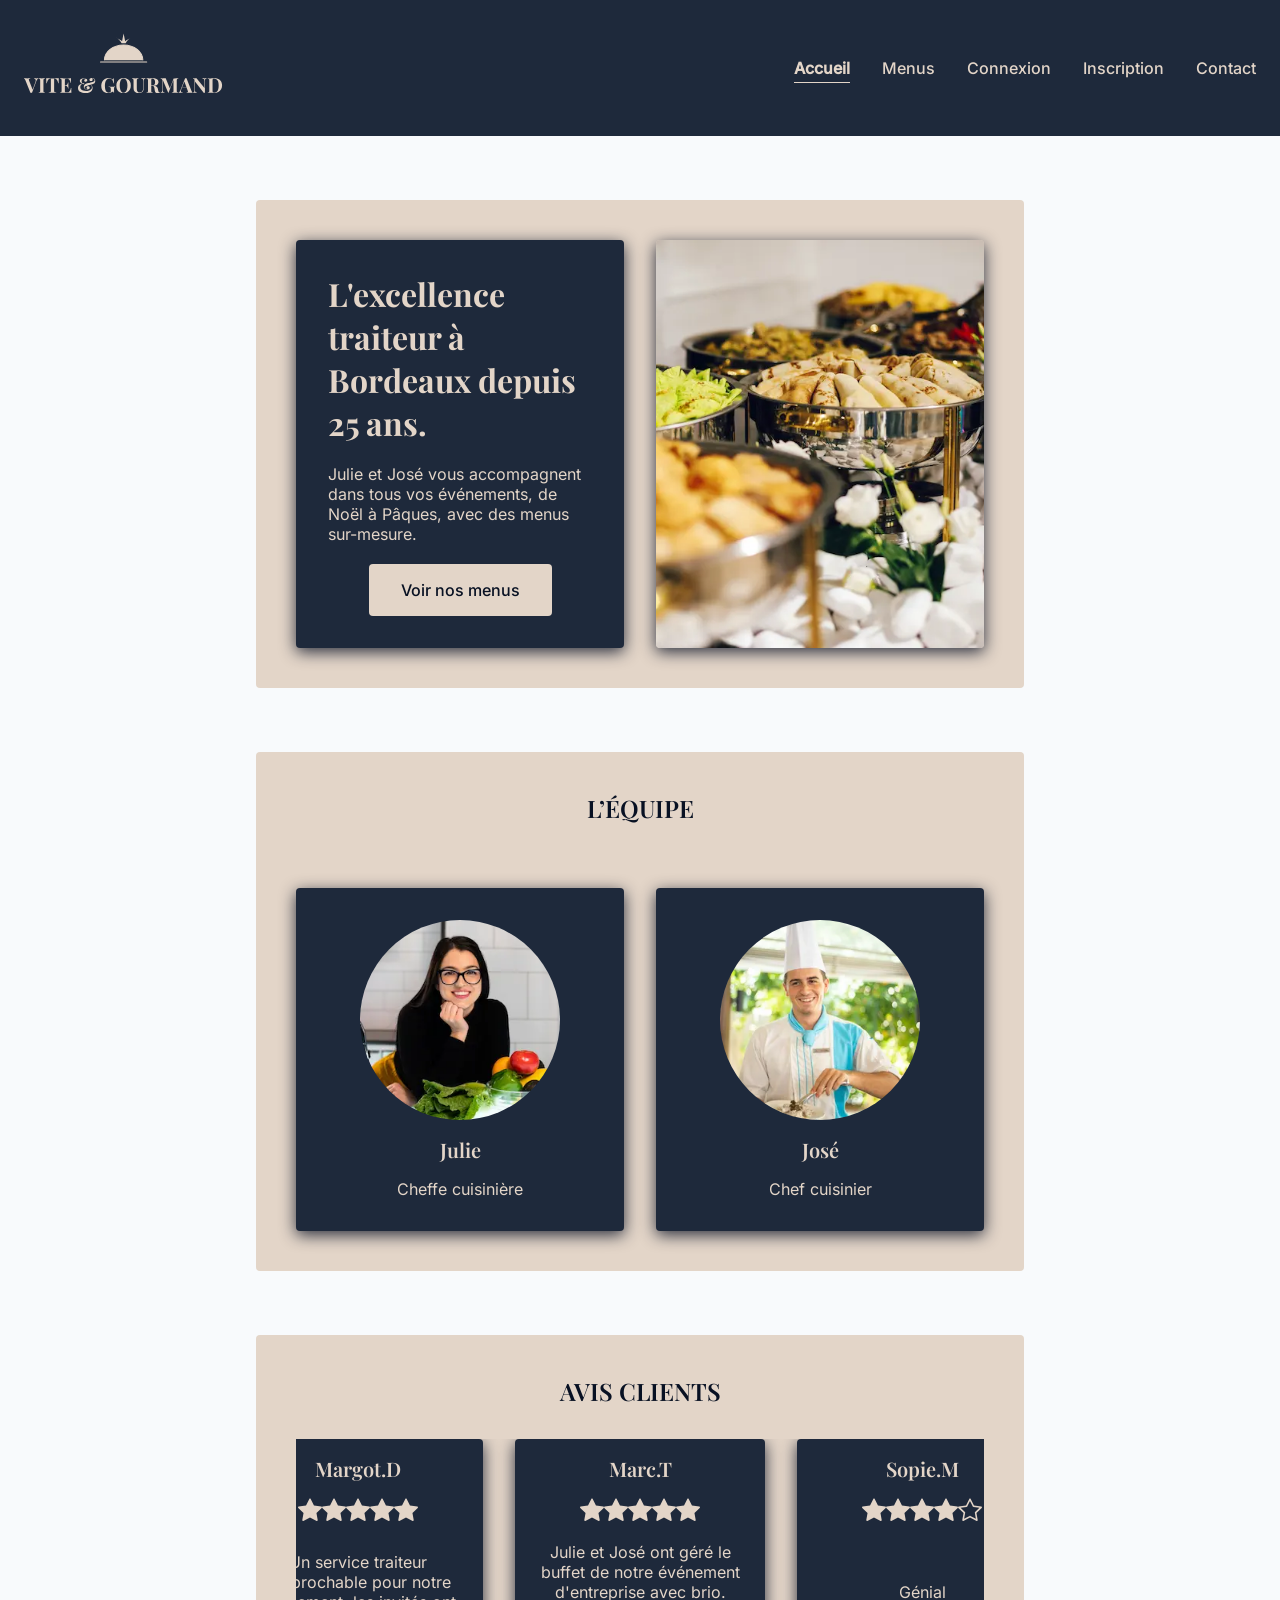
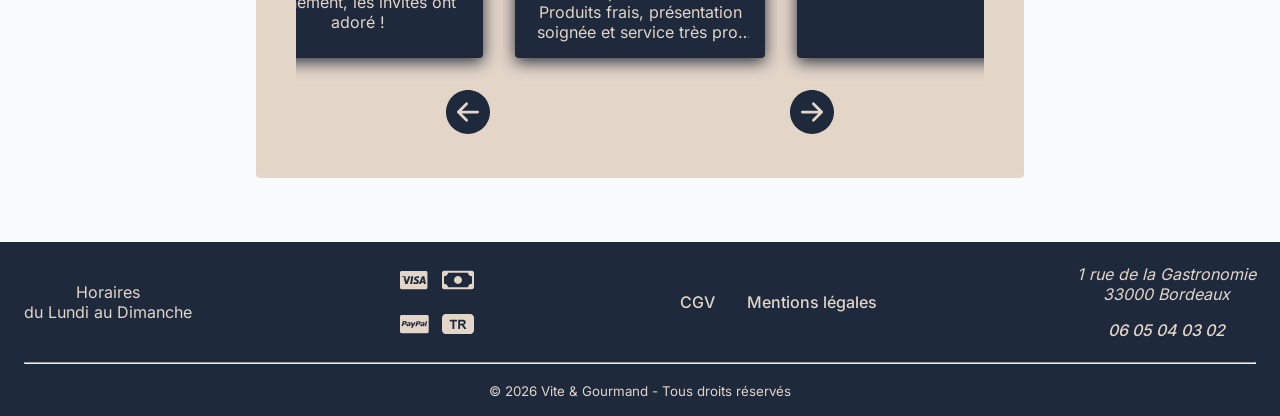
==== commit ec3701eb: "feat: intégration du carrousel Swiper (version desktop)" ====
--- a/index.html
+++ b/index.html
@@ -18,6 +18,7 @@
       crossorigin
     />
     <link rel="stylesheet" href="./css/style.css" />
+    <link rel="stylesheet" href="https://cdn.jsdelivr.net/npm/swiper@11/swiper-bundle.min.css" />
     <script src="./js/main.js" defer></script>
     <title>Vite & Gourmand - Accueil</title>
     <meta
@@ -135,16 +136,34 @@
 
       <section class="reviews-section" aria-labelledby="reviews-title">
         <h2 id="reviews-title">AVIS CLIENTS</h2>
-        <div class="carousel-container">
-          <div class="carousel-track">
+        <div class="carousel-container swiper">
+          <div class="carousel-track swiper-wrapper">
             <!-- Insertion dynamique des cards en JavaScript -->
           </div>
           <div class="carousel-controls">
-            <button class="btn-prev carousel-btn" aria-label="Voir l'avis précédent">
-              <img src="./assets/icons/icon-arrow.svg" height="44" width="44" alt="" loading="lazy">
+            <button
+              class="btn-prev carousel-btn"
+              aria-label="Voir l'avis précédent"
+            >
+              <img
+                src="./assets/icons/icon-arrow.svg"
+                height="44"
+                width="44"
+                alt=""
+                loading="lazy"
+              />
             </button>
-            <button class="btn-next carousel-btn" aria-label="Voir l'avis suivant">
-              <img src="./assets/icons/icon-arrow.svg" height="44" width="44" alt="" loading="lazy">
+            <button
+              class="btn-next carousel-btn"
+              aria-label="Voir l'avis suivant"
+            >
+              <img
+                src="./assets/icons/icon-arrow.svg"
+                height="44"
+                width="44"
+                alt=""
+                loading="lazy"
+              />
             </button>
           </div>
         </div>
@@ -208,5 +227,6 @@
         <small>© 2026 Vite & Gourmand - Tous droits réservés</small>
       </div>
     </footer>
+    <script src="https://cdn.jsdelivr.net/npm/swiper@11/swiper-bundle.min.js"></script>
   </body>
 </html>
--- a/css/style.css
+++ b/css/style.css
@@ -320,35 +320,24 @@
 }
 
 .carousel-container {
-  display: flex;
-  flex-direction: column;
-  gap: 2rem;
-  align-items: center;
   width: 100%;
   max-width: 768px;
   overflow: hidden;
-  padding: 1rem;
-}
-
-.carousel-track {
-  display: flex;
-  gap: 2rem;
-  transition: transform 0.4s ease;
-}
-
-.review-card {
-  display: flex;
-  flex-direction: column;
-  align-items: center;
-  flex: 0 0 250px;
-  max-width: 250px;
-  max-height: 270px;
+}
+
+.review-card.swiper-slide {
+  display: flex;
+  flex-direction: column;
+  align-items: center;
+  width: 250px !important;
+  height: auto;
   padding: 1rem;
   border-radius: var(--radius-main);
   box-shadow: var(--shadow-main);
   gap: 1rem;
   background-color: var(--color-primary);
   color: var(--color-secondary);
+  box-sizing: border-box;
 }
 
 .review-header {
@@ -357,6 +346,7 @@
   align-items: center;
   gap: 1rem;
 }
+
 .review-body {
   display: flex;
   align-items: center;
@@ -378,7 +368,8 @@
 .carousel-controls {
   display: flex;
   width: 100%;
-  justify-content: space-evenly;
+  justify-content: space-around;
+  margin-top: 2rem;
 }
 
 .btn-next img {
@@ -483,7 +474,7 @@
     justify-items: center;
     gap: 2rem;
   }
-  
+
   .carousel-controls {
     justify-content: space-between;
   }
